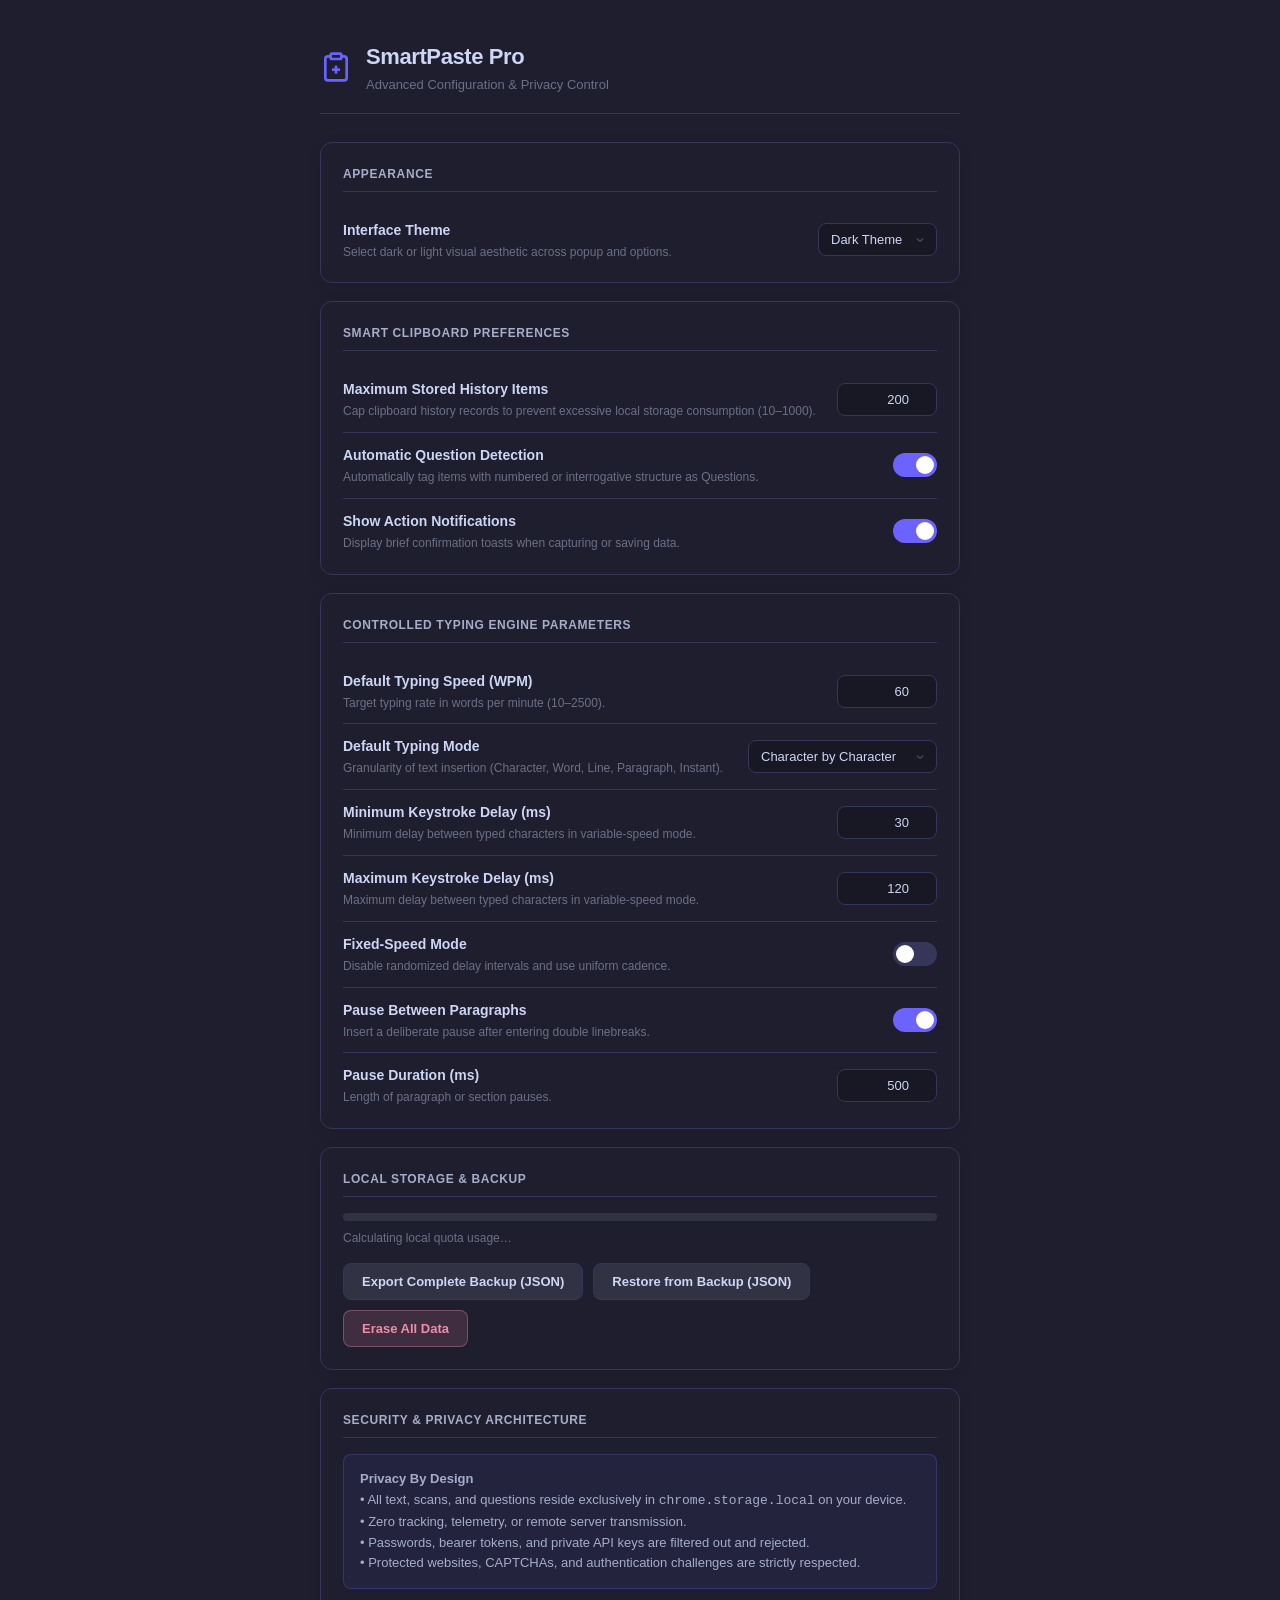
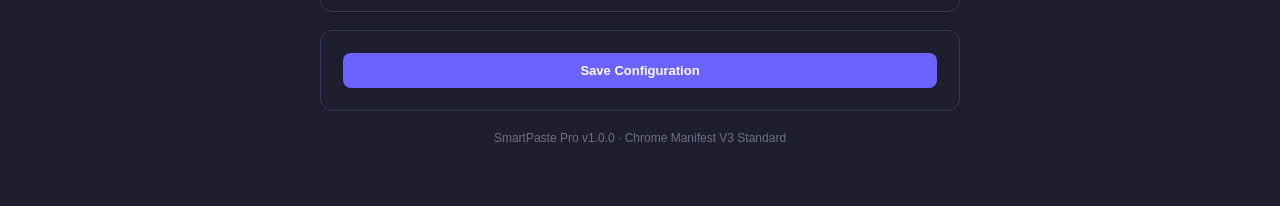
==== options/options.html @ 09e9514e "feat: initial commit of SmartCopyPaste-Pro extension" ====
<!DOCTYPE html>
<html lang="en" data-theme="dark">
<head>
  <meta charset="UTF-8">
  <meta name="viewport" content="width=device-width, initial-scale=1.0">
  <title>SmartPaste Pro – Settings</title>
  <link rel="stylesheet" href="options.css">
</head>
<body>
  <div class="container">
    <header>
      <div class="brand-icon">
        <svg width="32" height="32" viewBox="0 0 24 24" fill="none" stroke="currentColor" stroke-width="2">
          <path d="M16 4h2a2 2 0 0 1 2 2v14a2 2 0 0 1-2 2H6a2 2 0 0 1-2-2V6a2 2 0 0 1 2-2h2"/>
          <rect x="8" y="2" width="8" height="4" rx="1" ry="1"/>
          <line x1="12" y1="11" x2="12" y2="17"/>
          <line x1="9" y1="14" x2="15" y2="14"/>
        </svg>
      </div>
      <div>
        <h1>SmartPaste Pro</h1>
        <div class="subtitle">Advanced Configuration & Privacy Control</div>
      </div>
    </header>

    <!-- Appearance -->
    <div class="card">
      <div class="card-header">Appearance</div>
      <div class="setting-row">
        <div class="setting-info">
          <div class="setting-label">Interface Theme</div>
          <div class="setting-desc">Select dark or light visual aesthetic across popup and options.</div>
        </div>
        <select class="select" id="theme">
          <option value="dark">Dark Theme</option>
          <option value="light">Light Theme</option>
        </select>
      </div>
    </div>

    <!-- Smart Clipboard Settings -->
    <div class="card">
      <div class="card-header">Smart Clipboard Preferences</div>
      <div class="setting-row">
        <div class="setting-info">
          <div class="setting-label">Maximum Stored History Items</div>
          <div class="setting-desc">Cap clipboard history records to prevent excessive local storage consumption (10–1000).</div>
        </div>
        <input type="number" class="input input--sm" id="maxItems" value="200" min="10" max="1000">
      </div>
      <div class="setting-row">
        <div class="setting-info">
          <div class="setting-label">Automatic Question Detection</div>
          <div class="setting-desc">Automatically tag items with numbered or interrogative structure as Questions.</div>
        </div>
        <label class="toggle">
          <input type="checkbox" id="autoDetect" checked>
          <span class="toggle-slider"></span>
        </label>
      </div>
      <div class="setting-row">
        <div class="setting-info">
          <div class="setting-label">Show Action Notifications</div>
          <div class="setting-desc">Display brief confirmation toasts when capturing or saving data.</div>
        </div>
        <label class="toggle">
          <input type="checkbox" id="showNotifications" checked>
          <span class="toggle-slider"></span>
        </label>
      </div>
    </div>

    <!-- Controlled Typing Engine Configuration -->
    <div class="card">
      <div class="card-header">Controlled Typing Engine Parameters</div>
      <div class="setting-row">
        <div class="setting-info">
          <div class="setting-label">Default Typing Speed (WPM)</div>
          <div class="setting-desc">Target typing rate in words per minute (10–2500).</div>
        </div>
        <input type="number" class="input input--sm" id="typingSpeed" value="60" min="10" max="2500" step="10">
      </div>
      <div class="setting-row">
        <div class="setting-info">
          <div class="setting-label">Default Typing Mode</div>
          <div class="setting-desc">Granularity of text insertion (Character, Word, Line, Paragraph, Instant).</div>
        </div>
        <select class="select" id="typingMode">
          <option value="character">Character by Character</option>
          <option value="word">Word by Word</option>
          <option value="line">Line by Line</option>
          <option value="paragraph">Paragraph by Paragraph</option>
          <option value="instant">Instant (0 ms)</option>
        </select>
      </div>
      <div class="setting-row">
        <div class="setting-info">
          <div class="setting-label">Minimum Keystroke Delay (ms)</div>
          <div class="setting-desc">Minimum delay between typed characters in variable-speed mode.</div>
        </div>
        <input type="number" class="input input--sm" id="minDelay" value="30" min="0" max="2000">
      </div>
      <div class="setting-row">
        <div class="setting-info">
          <div class="setting-label">Maximum Keystroke Delay (ms)</div>
          <div class="setting-desc">Maximum delay between typed characters in variable-speed mode.</div>
        </div>
        <input type="number" class="input input--sm" id="maxDelay" value="120" min="0" max="5000">
      </div>
      <div class="setting-row">
        <div class="setting-info">
          <div class="setting-label">Fixed-Speed Mode</div>
          <div class="setting-desc">Disable randomized delay intervals and use uniform cadence.</div>
        </div>
        <label class="toggle">
          <input type="checkbox" id="fixedSpeed">
          <span class="toggle-slider"></span>
        </label>
      </div>
      <div class="setting-row">
        <div class="setting-info">
          <div class="setting-label">Pause Between Paragraphs</div>
          <div class="setting-desc">Insert a deliberate pause after entering double linebreaks.</div>
        </div>
        <label class="toggle">
          <input type="checkbox" id="pauseAfterParagraph" checked>
          <span class="toggle-slider"></span>
        </label>
      </div>
      <div class="setting-row">
        <div class="setting-info">
          <div class="setting-label">Pause Duration (ms)</div>
          <div class="setting-desc">Length of paragraph or section pauses.</div>
        </div>
        <input type="number" class="input input--sm" id="pauseDuration" value="500" min="0" max="10000">
      </div>
    </div>

    <!-- Data Management -->
    <div class="card">
      <div class="card-header">Local Storage & Backup</div>
      <div class="storage-wrap">
        <div class="storage-bar" id="storageBar" style="width:0%"></div>
      </div>
      <div class="storage-label" id="storageLabel">Calculating local quota usage…</div>
      <div class="btn-group">
        <button class="btn btn--secondary" id="exportBtn">Export Complete Backup (JSON)</button>
        <button class="btn btn--secondary" id="importBtn">Restore from Backup (JSON)</button>
        <button class="btn btn--danger" id="clearBtn">Erase All Data</button>
      </div>
      <input type="file" id="importFile" accept=".json" style="display:none">
    </div>

    <!-- Privacy & Security -->
    <div class="card">
      <div class="card-header">Security & Privacy Architecture</div>
      <div class="privacy-box">
        <strong>Privacy By Design</strong><br>
        • All text, scans, and questions reside exclusively in <code>chrome.storage.local</code> on your device.<br>
        • Zero tracking, telemetry, or remote server transmission.<br>
        • Passwords, bearer tokens, and private API keys are filtered out and rejected.<br>
        • Protected websites, CAPTCHAs, and authentication challenges are strictly respected.
      </div>
    </div>

    <div class="card">
      <button class="btn btn--primary" id="saveBtn" style="width:100%;justify-content:center;">Save Configuration</button>
    </div>

    <div class="footer-note">
      SmartPaste Pro v1.0.0 · Chrome Manifest V3 Standard
    </div>
  </div>

  <div class="toast" id="toast"></div>

  <script src="options.js"></script>
</body>
</html>
---- options/options.css ----
:root {
  --accent: #6c63ff;
  --accent-hover: #5a52d5;
  --radius: 12px;
  --radius-sm: 8px;
  --transition: 0.18s ease;
}

[data-theme="dark"] {
  --bg: #1e1e2e;
  --bg-secondary: #181825;
  --bg-tertiary: #313244;
  --surface: #24273a;
  --border: #363659;
  --text: #cdd6f4;
  --text-secondary: #a6adc8;
  --text-muted: #6c7086;
  --input-bg: #181825;
  --card-bg: #1e1e2e;
}

[data-theme="light"] {
  --bg: #f5f5f7;
  --bg-secondary: #ffffff;
  --bg-tertiary: #e8e8ed;
  --surface: #ffffff;
  --border: #d1d1d9;
  --text: #1c1c1e;
  --text-secondary: #48484a;
  --text-muted: #8e8e93;
  --input-bg: #f5f5f7;
  --card-bg: #ffffff;
}

*, *::before, *::after {
  box-sizing: border-box;
  margin: 0;
  padding: 0;
}

body {
  font-family: -apple-system, BlinkMacSystemFont, 'Segoe UI', Roboto, Helvetica, Arial, sans-serif;
  background: var(--bg);
  color: var(--text);
  min-height: 100vh;
  font-size: 14px;
  line-height: 1.5;
}

.container {
  max-width: 680px;
  margin: 0 auto;
  padding: 40px 20px 60px;
}

header {
  display: flex;
  align-items: center;
  gap: 14px;
  margin-bottom: 28px;
  padding-bottom: 18px;
  border-bottom: 1px solid var(--border);
}

.brand-icon {
  color: var(--accent);
  display: flex;
  align-items: center;
}

h1 {
  font-size: 22px;
  font-weight: 700;
  color: var(--text);
  letter-spacing: -0.4px;
}

.subtitle {
  font-size: 13px;
  color: var(--text-muted);
  margin-top: 2px;
}

.card {
  background: var(--card-bg);
  border: 1px solid var(--border);
  border-radius: var(--radius);
  padding: 22px;
  margin-bottom: 18px;
  box-shadow: 0 4px 16px rgba(0, 0, 0, 0.08);
}

.card-header {
  font-size: 12px;
  font-weight: 700;
  color: var(--text-secondary);
  text-transform: uppercase;
  letter-spacing: 0.6px;
  margin-bottom: 16px;
  padding-bottom: 8px;
  border-bottom: 1px solid var(--border);
}

.setting-row {
  display: flex;
  align-items: center;
  justify-content: space-between;
  padding: 12px 0;
  border-bottom: 1px solid var(--border);
  gap: 16px;
}

.setting-row:last-child {
  border-bottom: none;
  padding-bottom: 0;
}

.setting-info {
  flex: 1;
}

.setting-label {
  font-size: 14px;
  font-weight: 600;
  color: var(--text);
}

.setting-desc {
  font-size: 12px;
  color: var(--text-muted);
  margin-top: 3px;
  line-height: 1.4;
}

.input, .select {
  background: var(--input-bg);
  border: 1px solid var(--border);
  border-radius: var(--radius-sm);
  color: var(--text);
  font-family: inherit;
  font-size: 13px;
  padding: 8px 12px;
  outline: none;
  transition: border-color var(--transition), box-shadow var(--transition);
}

.input:focus, .select:focus {
  border-color: var(--accent);
  box-shadow: 0 0 0 3px rgba(108, 99, 255, 0.15);
}

.input--sm {
  width: 100px;
  text-align: right;
}

.select {
  appearance: none;
  padding-right: 32px;
  cursor: pointer;
  background-image: url("data:image/svg+xml,%3Csvg xmlns='http://www.w3.org/2000/svg' width='12' height='12' viewBox='0 0 24 24' fill='none' stroke='%236c7086' stroke-width='2'%3E%3Cpolyline points='6 9 12 15 18 9'%3E%3C/polyline%3E%3C/svg%3E");
  background-repeat: no-repeat;
  background-position: right 10px center;
}

.toggle {
  position: relative;
  display: inline-block;
  width: 44px;
  height: 24px;
  flex-shrink: 0;
}

.toggle input {
  opacity: 0;
  width: 0;
  height: 0;
}

.toggle-slider {
  position: absolute;
  inset: 0;
  background: var(--border);
  border-radius: 24px;
  cursor: pointer;
  transition: background var(--transition);
}

.toggle-slider::before {
  content: '';
  position: absolute;
  width: 18px;
  height: 18px;
  left: 3px;
  top: 3px;
  background: #ffffff;
  border-radius: 50%;
  transition: transform var(--transition);
}

.toggle input:checked + .toggle-slider {
  background: var(--accent);
}

.toggle input:checked + .toggle-slider::before {
  transform: translateX(20px);
}

.btn {
  display: inline-flex;
  align-items: center;
  gap: 8px;
  padding: 10px 18px;
  border: none;
  border-radius: var(--radius-sm);
  font-size: 13px;
  font-weight: 600;
  cursor: pointer;
  transition: all var(--transition);
  text-decoration: none;
}

.btn--primary {
  background: var(--accent);
  color: #ffffff;
}

.btn--primary:hover {
  background: var(--accent-hover);
  transform: translateY(-1px);
}

.btn--secondary {
  background: var(--bg-tertiary);
  color: var(--text);
  border: 1px solid var(--border);
}

.btn--secondary:hover {
  background: var(--surface);
}

.btn--danger {
  background: rgba(243, 139, 168, 0.15);
  color: #f38ba8;
  border: 1px solid rgba(243, 139, 168, 0.35);
}

.btn--danger:hover {
  background: rgba(243, 139, 168, 0.25);
}

.btn-group {
  display: flex;
  gap: 10px;
  flex-wrap: wrap;
  margin-top: 16px;
}

.storage-wrap {
  height: 8px;
  background: var(--bg-tertiary);
  border-radius: 4px;
  overflow: hidden;
  margin-bottom: 8px;
}

.storage-bar {
  height: 100%;
  background: linear-gradient(90deg, var(--accent), #9f97ff);
  border-radius: 4px;
  transition: width 0.4s ease;
}

.storage-label {
  font-size: 12px;
  color: var(--text-muted);
}

.privacy-box {
  background: rgba(108, 99, 255, 0.08);
  border: 1px solid rgba(108, 99, 255, 0.25);
  border-radius: var(--radius-sm);
  padding: 14px 16px;
  font-size: 13px;
  color: var(--text-secondary);
  line-height: 1.6;
}

.footer-note {
  text-align: center;
  font-size: 12px;
  color: var(--text-muted);
  margin-top: 14px;
}

.toast {
  position: fixed;
  bottom: 24px;
  left: 50%;
  transform: translateX(-50%);
  background: var(--surface);
  color: var(--text);
  border: 1px solid var(--border);
  border-radius: var(--radius);
  padding: 12px 24px;
  font-size: 13px;
  font-weight: 500;
  box-shadow: 0 6px 24px rgba(0, 0, 0, 0.35);
  display: none;
  z-index: 1000;
  animation: toastPop 0.25s ease;
}

.toast--success {
  border-color: #a6e3a1;
  color: #a6e3a1;
}

.toast--error {
  border-color: #f38ba8;
  color: #f38ba8;
}

@keyframes toastPop {
  from {
    opacity: 0;
    transform: translateX(-50%) translateY(12px);
  }
  to {
    opacity: 1;
    transform: translateX(-50%) translateY(0);
  }
}
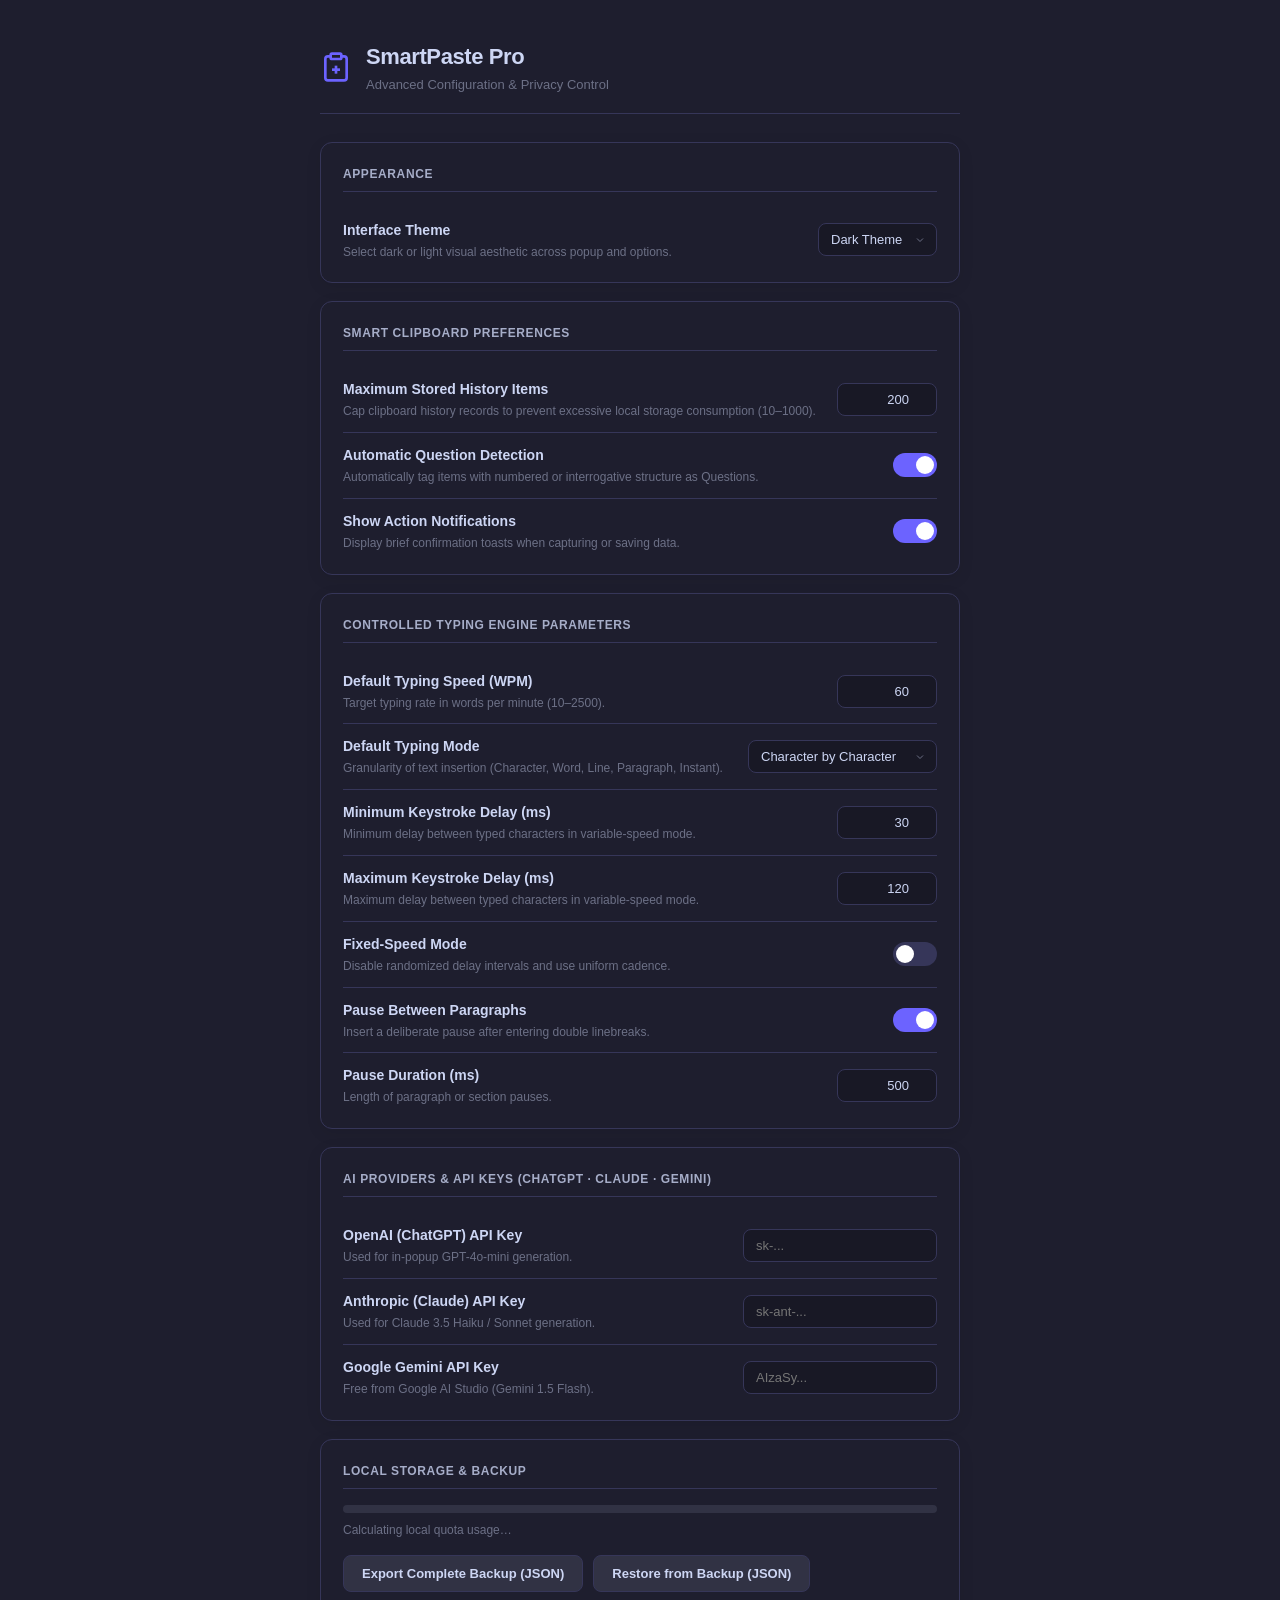
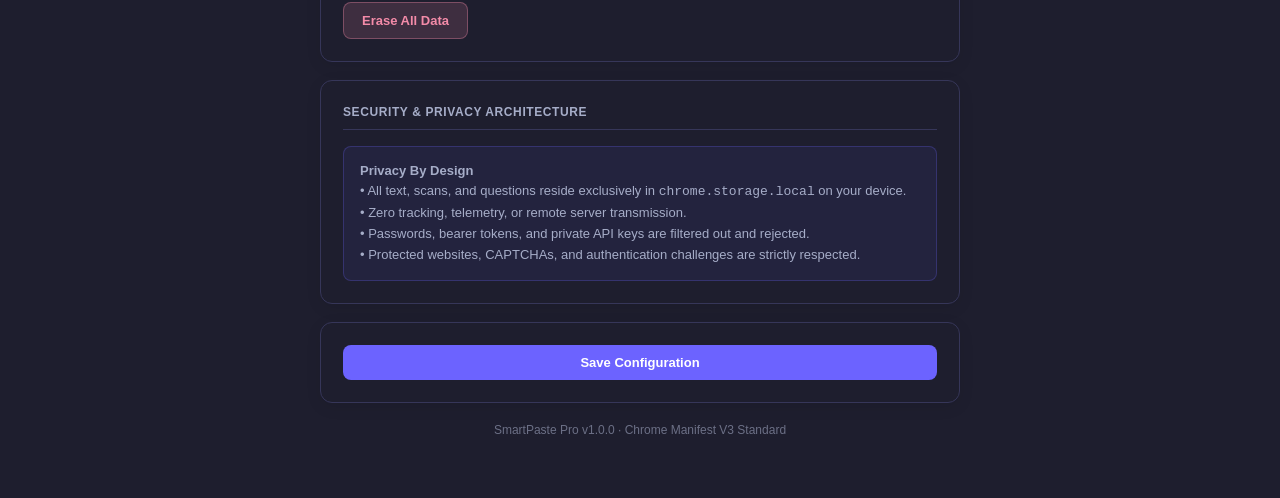
==== commit 1475ff07: "feat: integrate AI Intelligence Hub with ChatGPT, Claude, and Gemini" ====
--- a/options/options.html
+++ b/options/options.html
@@ -136,6 +136,32 @@
       </div>
     </div>
 
+    <!-- AI Provider Integrations -->
+    <div class="card">
+      <div class="card-header">AI Providers & API Keys (ChatGPT · Claude · Gemini)</div>
+      <div class="setting-row">
+        <div class="setting-info">
+          <div class="setting-label">OpenAI (ChatGPT) API Key</div>
+          <div class="setting-desc">Used for in-popup GPT-4o-mini generation.</div>
+        </div>
+        <input type="password" class="input input--key" id="keyChatGPT" placeholder="sk-...">
+      </div>
+      <div class="setting-row">
+        <div class="setting-info">
+          <div class="setting-label">Anthropic (Claude) API Key</div>
+          <div class="setting-desc">Used for Claude 3.5 Haiku / Sonnet generation.</div>
+        </div>
+        <input type="password" class="input input--key" id="keyClaude" placeholder="sk-ant-...">
+      </div>
+      <div class="setting-row">
+        <div class="setting-info">
+          <div class="setting-label">Google Gemini API Key</div>
+          <div class="setting-desc">Free from Google AI Studio (Gemini 1.5 Flash).</div>
+        </div>
+        <input type="password" class="input input--key" id="keyGemini" placeholder="AIzaSy...">
+      </div>
+    </div>
+
     <!-- Data Management -->
     <div class="card">
       <div class="card-header">Local Storage & Backup</div>
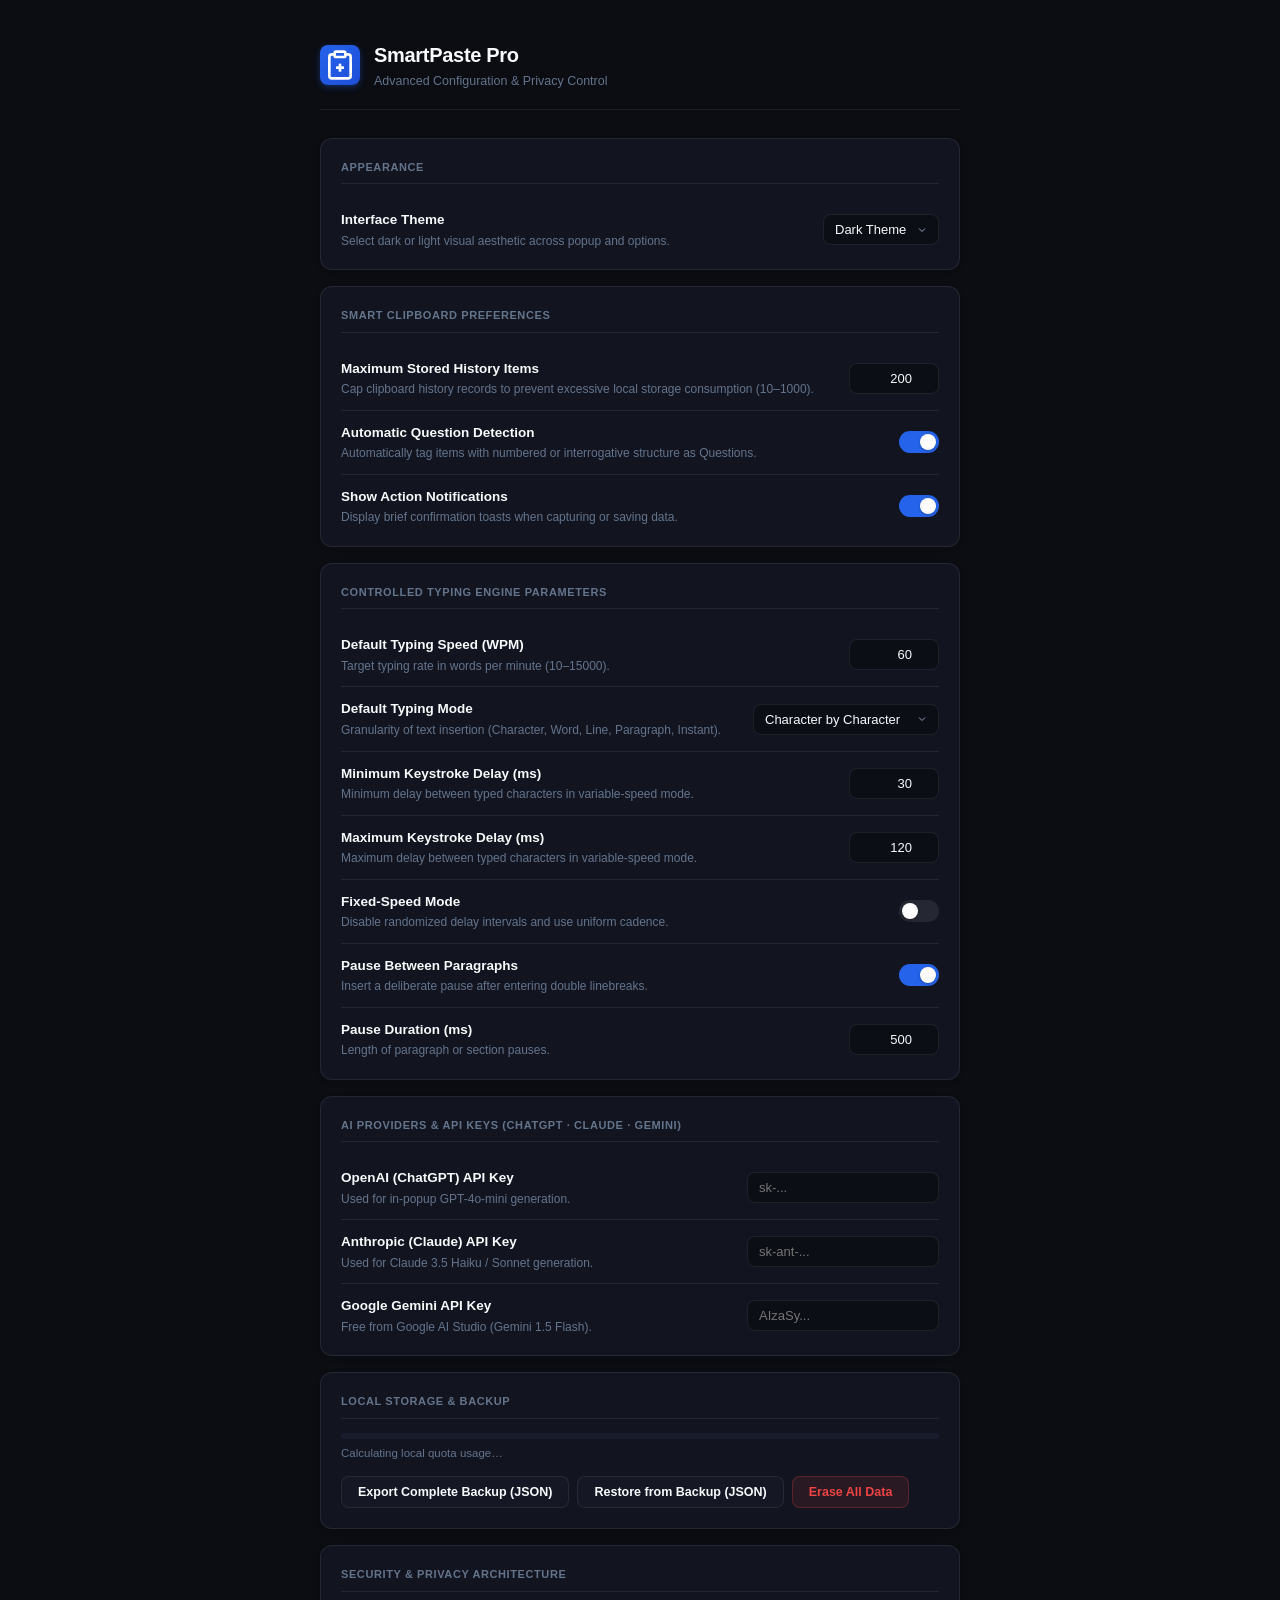
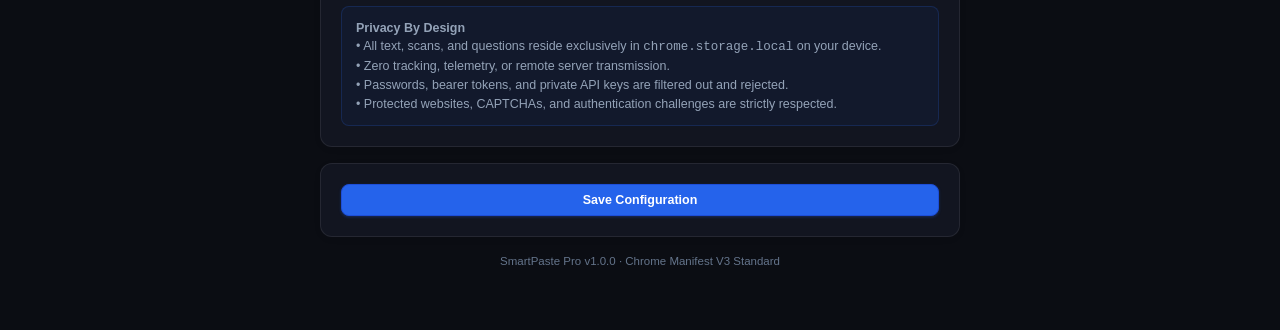
==== commit 24e75616: "feat(ui): complete modern redesign, organic squircle layout, AI hub & speed engine improvements" ====
--- a/options/options.html
+++ b/options/options.html
@@ -76,9 +76,9 @@
       <div class="setting-row">
         <div class="setting-info">
           <div class="setting-label">Default Typing Speed (WPM)</div>
-          <div class="setting-desc">Target typing rate in words per minute (10–2500).</div>
-        </div>
-        <input type="number" class="input input--sm" id="typingSpeed" value="60" min="10" max="2500" step="10">
+          <div class="setting-desc">Target typing rate in words per minute (10–15000).</div>
+        </div>
+        <input type="number" class="input input--sm" id="typingSpeed" value="60" min="10" max="15000" step="50">
       </div>
       <div class="setting-row">
         <div class="setting-info">
--- a/options/options.css
+++ b/options/options.css
@@ -1,34 +1,37 @@
 :root {
-  --accent: #6c63ff;
-  --accent-hover: #5a52d5;
+  --accent: #2563eb;
+  --accent-hover: #1d4ed8;
   --radius: 12px;
   --radius-sm: 8px;
-  --transition: 0.18s ease;
+  --radius-xs: 5px;
+  --transition: 0.16s cubic-bezier(0.16, 1, 0.3, 1);
 }
 
 [data-theme="dark"] {
-  --bg: #1e1e2e;
-  --bg-secondary: #181825;
-  --bg-tertiary: #313244;
-  --surface: #24273a;
-  --border: #363659;
-  --text: #cdd6f4;
-  --text-secondary: #a6adc8;
-  --text-muted: #6c7086;
-  --input-bg: #181825;
-  --card-bg: #1e1e2e;
+  --bg: #0b0d13;
+  --bg-secondary: #121520;
+  --bg-tertiary: #181c2b;
+  --surface: #151824;
+  --border: rgba(255, 255, 255, 0.08);
+  --border-hover: rgba(255, 255, 255, 0.16);
+  --text: #f8fafc;
+  --text-secondary: #94a3b8;
+  --text-muted: #64748b;
+  --input-bg: #0c0e16;
+  --card-bg: #121520;
 }
 
 [data-theme="light"] {
-  --bg: #f5f5f7;
+  --bg: #f8fafc;
   --bg-secondary: #ffffff;
-  --bg-tertiary: #e8e8ed;
+  --bg-tertiary: #f1f5f9;
   --surface: #ffffff;
-  --border: #d1d1d9;
-  --text: #1c1c1e;
-  --text-secondary: #48484a;
-  --text-muted: #8e8e93;
-  --input-bg: #f5f5f7;
+  --border: #e2e8f0;
+  --border-hover: #cbd5e1;
+  --text: #0f172a;
+  --text-secondary: #334155;
+  --text-muted: #64748b;
+  --input-bg: #ffffff;
   --card-bg: #ffffff;
 }
 
@@ -39,12 +42,13 @@
 }
 
 body {
-  font-family: -apple-system, BlinkMacSystemFont, 'Segoe UI', Roboto, Helvetica, Arial, sans-serif;
+  font-family: -apple-system, BlinkMacSystemFont, 'SF Pro Text', 'Inter', 'Segoe UI', Roboto, Helvetica, Arial, sans-serif;
   background: var(--bg);
   color: var(--text);
   min-height: 100vh;
-  font-size: 14px;
+  font-size: 13.5px;
   line-height: 1.5;
+  -webkit-font-smoothing: antialiased;
 }
 
 .container {
@@ -63,20 +67,26 @@
 }
 
 .brand-icon {
-  color: var(--accent);
+  width: 40px;
+  height: 40px;
+  background: linear-gradient(135deg, #2563eb, #1d4ed8);
+  border-radius: var(--radius-sm);
   display: flex;
   align-items: center;
+  justify-content: center;
+  color: #ffffff;
+  box-shadow: 0 2px 6px rgba(37, 99, 235, 0.35);
 }
 
 h1 {
-  font-size: 22px;
+  font-size: 20px;
   font-weight: 700;
   color: var(--text);
-  letter-spacing: -0.4px;
+  letter-spacing: -0.3px;
 }
 
 .subtitle {
-  font-size: 13px;
+  font-size: 12.5px;
   color: var(--text-muted);
   margin-top: 2px;
 }
@@ -85,18 +95,18 @@
   background: var(--card-bg);
   border: 1px solid var(--border);
   border-radius: var(--radius);
-  padding: 22px;
-  margin-bottom: 18px;
-  box-shadow: 0 4px 16px rgba(0, 0, 0, 0.08);
+  padding: 20px;
+  margin-bottom: 16px;
+  box-shadow: 0 2px 8px rgba(0, 0, 0, 0.04);
 }
 
 .card-header {
-  font-size: 12px;
+  font-size: 11px;
   font-weight: 700;
-  color: var(--text-secondary);
+  color: var(--text-muted);
   text-transform: uppercase;
   letter-spacing: 0.6px;
-  margin-bottom: 16px;
+  margin-bottom: 14px;
   padding-bottom: 8px;
   border-bottom: 1px solid var(--border);
 }
@@ -120,7 +130,7 @@
 }
 
 .setting-label {
-  font-size: 14px;
+  font-size: 13.5px;
   font-weight: 600;
   color: var(--text);
 }
@@ -128,7 +138,7 @@
 .setting-desc {
   font-size: 12px;
   color: var(--text-muted);
-  margin-top: 3px;
+  margin-top: 2px;
   line-height: 1.4;
 }
 
@@ -139,26 +149,26 @@
   color: var(--text);
   font-family: inherit;
   font-size: 13px;
-  padding: 8px 12px;
+  padding: 7px 11px;
   outline: none;
   transition: border-color var(--transition), box-shadow var(--transition);
 }
 
 .input:focus, .select:focus {
   border-color: var(--accent);
-  box-shadow: 0 0 0 3px rgba(108, 99, 255, 0.15);
+  box-shadow: 0 0 0 2px rgba(37, 99, 235, 0.2);
 }
 
 .input--sm {
-  width: 100px;
+  width: 90px;
   text-align: right;
 }
 
 .select {
   appearance: none;
-  padding-right: 32px;
+  padding-right: 30px;
   cursor: pointer;
-  background-image: url("data:image/svg+xml,%3Csvg xmlns='http://www.w3.org/2000/svg' width='12' height='12' viewBox='0 0 24 24' fill='none' stroke='%236c7086' stroke-width='2'%3E%3Cpolyline points='6 9 12 15 18 9'%3E%3C/polyline%3E%3C/svg%3E");
+  background-image: url("data:image/svg+xml,%3Csvg xmlns='http://www.w3.org/2000/svg' width='12' height='12' viewBox='0 0 24 24' fill='none' stroke='%2394a3b8' stroke-width='2'%3E%3Cpolyline points='6 9 12 15 18 9'%3E%3C/polyline%3E%3C/svg%3E");
   background-repeat: no-repeat;
   background-position: right 10px center;
 }
@@ -166,9 +176,10 @@
 .toggle {
   position: relative;
   display: inline-block;
-  width: 44px;
-  height: 24px;
-  flex-shrink: 0;
+  width: 40px !important;
+  height: 22px !important;
+  flex: 0 0 40px !important;
+  flex-shrink: 0 !important;
 }
 
 .toggle input {
@@ -181,21 +192,22 @@
   position: absolute;
   inset: 0;
   background: var(--border);
-  border-radius: 24px;
+  border-radius: 20px;
   cursor: pointer;
-  transition: background var(--transition);
+  transition: all var(--transition);
 }
 
 .toggle-slider::before {
   content: '';
   position: absolute;
-  width: 18px;
-  height: 18px;
+  width: 16px;
+  height: 16px;
   left: 3px;
   top: 3px;
   background: #ffffff;
   border-radius: 50%;
   transition: transform var(--transition);
+  box-shadow: 0 1px 3px rgba(0,0,0,0.25);
 }
 
 .toggle input:checked + .toggle-slider {
@@ -203,17 +215,17 @@
 }
 
 .toggle input:checked + .toggle-slider::before {
-  transform: translateX(20px);
+  transform: translateX(18px);
 }
 
 .btn {
   display: inline-flex;
   align-items: center;
   gap: 8px;
-  padding: 10px 18px;
-  border: none;
-  border-radius: var(--radius-sm);
-  font-size: 13px;
+  padding: 8px 16px;
+  border: 1px solid transparent;
+  border-radius: var(--radius-sm);
+  font-size: 12.5px;
   font-weight: 600;
   cursor: pointer;
   transition: all var(--transition);
@@ -223,75 +235,77 @@
 .btn--primary {
   background: var(--accent);
   color: #ffffff;
+  border-color: var(--accent-hover);
+  box-shadow: 0 1px 3px rgba(37, 99, 235, 0.3);
 }
 
 .btn--primary:hover {
   background: var(--accent-hover);
-  transform: translateY(-1px);
 }
 
 .btn--secondary {
+  background: var(--surface);
+  color: var(--text);
+  border: 1px solid var(--border);
+}
+
+.btn--secondary:hover {
   background: var(--bg-tertiary);
-  color: var(--text);
-  border: 1px solid var(--border);
-}
-
-.btn--secondary:hover {
-  background: var(--surface);
+  border-color: var(--border-hover);
 }
 
 .btn--danger {
-  background: rgba(243, 139, 168, 0.15);
-  color: #f38ba8;
-  border: 1px solid rgba(243, 139, 168, 0.35);
+  background: rgba(239, 68, 68, 0.1);
+  color: #ef4444;
+  border: 1px solid rgba(239, 68, 68, 0.25);
 }
 
 .btn--danger:hover {
-  background: rgba(243, 139, 168, 0.25);
+  background: rgba(239, 68, 68, 0.2);
 }
 
 .btn-group {
   display: flex;
-  gap: 10px;
+  gap: 8px;
   flex-wrap: wrap;
-  margin-top: 16px;
+  margin-top: 14px;
 }
 
 .storage-wrap {
-  height: 8px;
+  height: 6px;
   background: var(--bg-tertiary);
   border-radius: 4px;
   overflow: hidden;
-  margin-bottom: 8px;
+  margin-bottom: 6px;
 }
 
 .storage-bar {
   height: 100%;
-  background: linear-gradient(90deg, var(--accent), #9f97ff);
+  background: var(--accent);
   border-radius: 4px;
   transition: width 0.4s ease;
 }
 
 .storage-label {
-  font-size: 12px;
+  font-size: 11.5px;
   color: var(--text-muted);
 }
 
 .privacy-box {
-  background: rgba(108, 99, 255, 0.08);
-  border: 1px solid rgba(108, 99, 255, 0.25);
-  border-radius: var(--radius-sm);
-  padding: 14px 16px;
-  font-size: 13px;
+  background: rgba(37, 99, 235, 0.06);
+  border: 1px solid rgba(37, 99, 235, 0.2);
+  border-radius: var(--radius-sm);
+  padding: 12px 14px;
+  font-size: 12.5px;
   color: var(--text-secondary);
-  line-height: 1.6;
+  line-height: 1.5;
 }
 
 .footer-note {
   text-align: center;
-  font-size: 12px;
-  color: var(--text-muted);
-  margin-top: 14px;
+  font-size: 11.5px;
+  color: var(--text-muted);
+  margin-top: 16px;
 }
 
 .toast {
@@ -299,37 +313,36 @@
   bottom: 24px;
   left: 50%;
   transform: translateX(-50%);
-  background: var(--surface);
-  color: var(--text);
-  border: 1px solid var(--border);
-  border-radius: var(--radius);
-  padding: 12px 24px;
-  font-size: 13px;
+  background: rgba(15, 23, 42, 0.94);
+  color: #f8fafc;
+  border: 1px solid rgba(255, 255, 255, 0.12);
+  border-radius: var(--radius-sm);
+  padding: 10px 20px;
+  font-size: 12.5px;
   font-weight: 500;
-  box-shadow: 0 6px 24px rgba(0, 0, 0, 0.35);
+  box-shadow: 0 8px 24px rgba(0, 0, 0, 0.35);
   display: none;
   z-index: 1000;
-  animation: toastPop 0.25s ease;
+  animation: toastPop 0.2s cubic-bezier(0.16, 1, 0.3, 1);
 }
 
 .toast--success {
-  border-color: #a6e3a1;
-  color: #a6e3a1;
+  border-color: rgba(16, 185, 129, 0.4);
+  color: #34d399;
 }
 
 .toast--error {
-  border-color: #f38ba8;
-  color: #f38ba8;
+  border-color: rgba(239, 68, 68, 0.4);
+  color: #f87171;
 }
 
 @keyframes toastPop {
   from {
     opacity: 0;
-    transform: translateX(-50%) translateY(12px);
+    transform: translateX(-50%) translateY(8px);
   }
   to {
     opacity: 1;
     transform: translateX(-50%) translateY(0);
   }
 }
-
